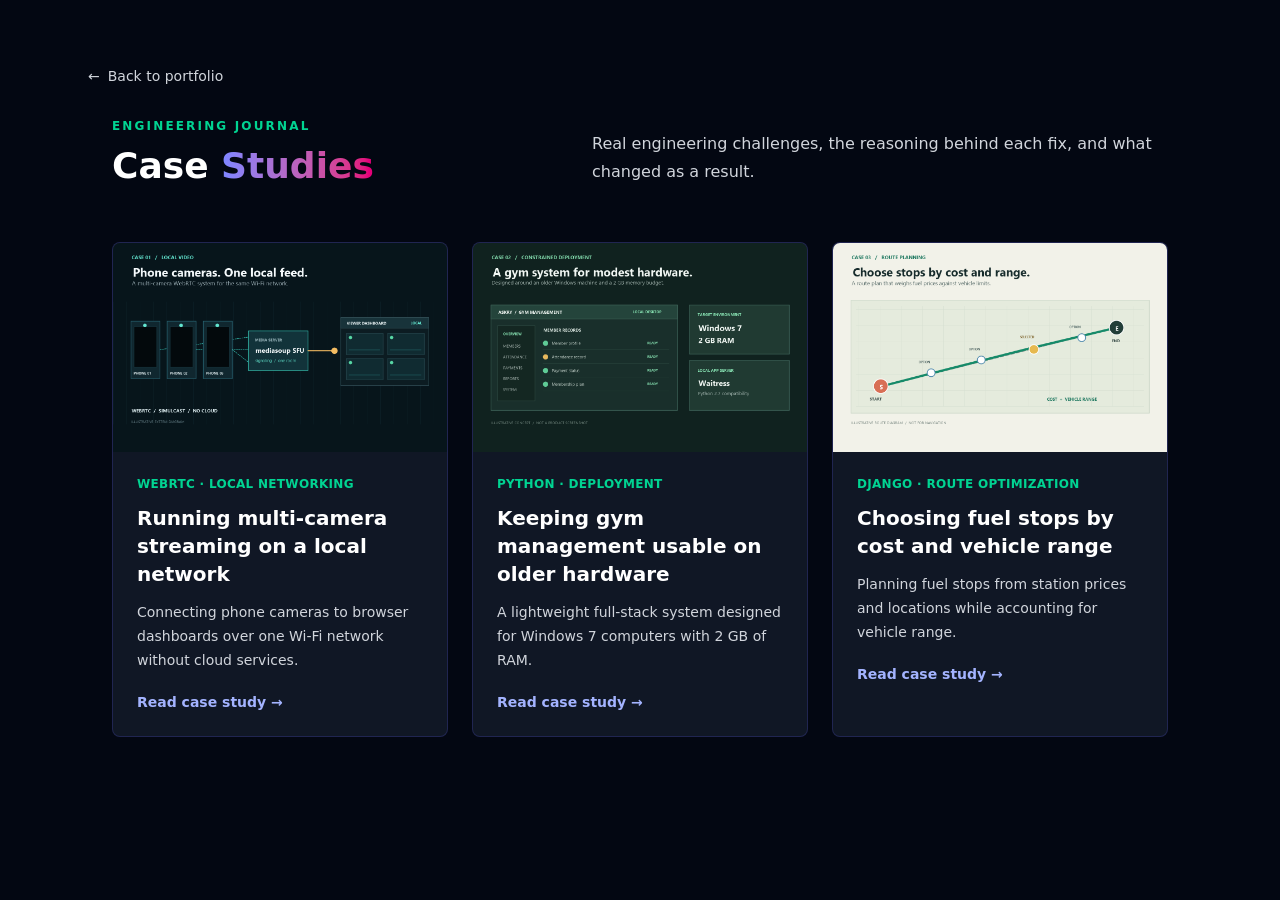
==== case-studies/index.html @ ff082394 "feat(sections): add a new section [case studies]" ====
<!DOCTYPE html>
<html lang="en">

<head>
    <meta charset="UTF-8">
    <meta name="viewport" content="width=device-width, initial-scale=1.0">
    <meta name="description" content="Browse all engineering case studies by Ahmad Allawy.">
    <link href="../output.css" rel="stylesheet">
    <title>All Case Studies | Ahmad Allawy</title>
</head>

<body class="case-studies-page min-h-screen bg-gray-950 text-white antialiased">
    <main class="mx-auto max-w-6xl px-6 py-10 md:py-16">
        <a href="../index.html#case-studies" class="mb-8 inline-flex items-center gap-2 text-sm font-medium text-gray-300 transition hover:text-white focus-visible:outline focus-visible:outline-2 focus-visible:outline-offset-4 focus-visible:outline-indigo-400">
            <span aria-hidden="true">&larr;</span> Back to portfolio
        </a>
        <div id="all-case-studies"></div>
    </main>

    <script>
        fetch('../sections/case-studies.html')
            .then(response => response.text())
            .then(markup => document.getElementById('all-case-studies').innerHTML = markup);
    </script>
</body>

</html>
---- output.css ----
/*! tailwindcss v4.1.11 | MIT License | https://tailwindcss.com */
@layer properties;
@layer theme, base, components, utilities;
@layer theme {
  :root, :host {
    --font-sans: ui-sans-serif, system-ui, sans-serif, "Apple Color Emoji",
      "Segoe UI Emoji", "Segoe UI Symbol", "Noto Color Emoji";
    --font-mono: ui-monospace, SFMono-Regular, Menlo, Monaco, Consolas, "Liberation Mono",
      "Courier New", monospace;
    --color-green-500: oklch(72.3% 0.219 149.579);
    --color-emerald-400: oklch(76.5% 0.177 163.223);
    --color-emerald-500: oklch(69.6% 0.17 162.48);
    --color-indigo-300: oklch(78.5% 0.115 274.713);
    --color-indigo-400: oklch(67.3% 0.182 276.935);
    --color-indigo-500: oklch(58.5% 0.233 277.117);
    --color-pink-400: oklch(71.8% 0.202 349.761);
    --color-pink-600: oklch(59.2% 0.249 0.584);
    --color-gray-300: oklch(87.2% 0.01 258.338);
    --color-gray-400: oklch(70.7% 0.022 261.325);
    --color-gray-800: oklch(27.8% 0.033 256.848);
    --color-gray-900: oklch(21% 0.034 264.665);
    --color-gray-950: oklch(13% 0.028 261.692);
    --color-white: #fff;
    --spacing: 0.25rem;
    --container-xl: 36rem;
    --container-2xl: 42rem;
    --container-3xl: 48rem;
    --container-4xl: 56rem;
    --container-6xl: 72rem;
    --text-xs: 0.75rem;
    --text-xs--line-height: calc(1 / 0.75);
    --text-sm: 0.875rem;
    --text-sm--line-height: calc(1.25 / 0.875);
    --text-base: 1rem;
    --text-base--line-height: calc(1.5 / 1);
    --text-lg: 1.125rem;
    --text-lg--line-height: calc(1.75 / 1.125);
    --text-xl: 1.25rem;
    --text-xl--line-height: calc(1.75 / 1.25);
    --text-2xl: 1.5rem;
    --text-2xl--line-height: calc(2 / 1.5);
    --text-4xl: 2.25rem;
    --text-4xl--line-height: calc(2.5 / 2.25);
    --text-5xl: 3rem;
    --text-5xl--line-height: 1;
    --text-6xl: 3.75rem;
    --text-6xl--line-height: 1;
    --font-weight-medium: 500;
    --font-weight-semibold: 600;
    --font-weight-bold: 700;
    --font-weight-extrabold: 800;
    --tracking-wide: 0.025em;
    --leading-tight: 1.25;
    --radius-lg: 0.5rem;
    --radius-xl: 0.75rem;
    --ease-out: cubic-bezier(0, 0, 0.2, 1);
    --ease-in-out: cubic-bezier(0.4, 0, 0.2, 1);
    --animate-pulse: pulse 2s cubic-bezier(0.4, 0, 0.6, 1) infinite;
    --blur-lg: 16px;
    --blur-3xl: 64px;
    --default-transition-duration: 150ms;
    --default-transition-timing-function: cubic-bezier(0.4, 0, 0.2, 1);
    --default-font-family: var(--font-sans);
    --default-mono-font-family: var(--font-mono);
  }
}
@layer base {
  *, ::after, ::before, ::backdrop, ::file-selector-button {
    box-sizing: border-box;
    margin: 0;
    padding: 0;
    border: 0 solid;
  }
  html, :host {
    line-height: 1.5;
    -webkit-text-size-adjust: 100%;
    tab-size: 4;
    font-family: var(--default-font-family, ui-sans-serif, system-ui, sans-serif, "Apple Color Emoji", "Segoe UI Emoji", "Segoe UI Symbol", "Noto Color Emoji");
    font-feature-settings: var(--default-font-feature-settings, normal);
    font-variation-settings: var(--default-font-variation-settings, normal);
    -webkit-tap-highlight-color: transparent;
  }
  hr {
    height: 0;
    color: inherit;
    border-top-width: 1px;
  }
  abbr:where([title]) {
    -webkit-text-decoration: underline dotted;
    text-decoration: underline dotted;
  }
  h1, h2, h3, h4, h5, h6 {
    font-size: inherit;
    font-weight: inherit;
  }
  a {
    color: inherit;
    -webkit-text-decoration: inherit;
    text-decoration: inherit;
  }
  b, strong {
    font-weight: bolder;
  }
  code, kbd, samp, pre {
    font-family: var(--default-mono-font-family, ui-monospace, SFMono-Regular, Menlo, Monaco, Consolas, "Liberation Mono", "Courier New", monospace);
    font-feature-settings: var(--default-mono-font-feature-settings, normal);
    font-variation-settings: var(--default-mono-font-variation-settings, normal);
    font-size: 1em;
  }
  small {
    font-size: 80%;
  }
  sub, sup {
    font-size: 75%;
    line-height: 0;
    position: relative;
    vertical-align: baseline;
  }
  sub {
    bottom: -0.25em;
  }
  sup {
    top: -0.5em;
  }
  table {
    text-indent: 0;
    border-color: inherit;
    border-collapse: collapse;
  }
  :-moz-focusring {
    outline: auto;
  }
  progress {
    vertical-align: baseline;
  }
  summary {
    display: list-item;
  }
  ol, ul, menu {
    list-style: none;
  }
  img, svg, video, canvas, audio, iframe, embed, object {
    display: block;
    vertical-align: middle;
  }
  img, video {
    max-width: 100%;
    height: auto;
  }
  button, input, select, optgroup, textarea, ::file-selector-button {
    font: inherit;
    font-feature-settings: inherit;
    font-variation-settings: inherit;
    letter-spacing: inherit;
    color: inherit;
    border-radius: 0;
    background-color: transparent;
    opacity: 1;
  }
  :where(select:is([multiple], [size])) optgroup {
    font-weight: bolder;
  }
  :where(select:is([multiple], [size])) optgroup option {
    padding-inline-start: 20px;
  }
  ::file-selector-button {
    margin-inline-end: 4px;
  }
  ::placeholder {
    opacity: 1;
  }
  @supports (not (-webkit-appearance: -apple-pay-button))  or (contain-intrinsic-size: 1px) {
    ::placeholder {
      color: currentcolor;
      @supports (color: color-mix(in lab, red, red)) {
        color: color-mix(in oklab, currentcolor 50%, transparent);
      }
    }
  }
  textarea {
    resize: vertical;
  }
  ::-webkit-search-decoration {
    -webkit-appearance: none;
  }
  ::-webkit-date-and-time-value {
    min-height: 1lh;
    text-align: inherit;
  }
  ::-webkit-datetime-edit {
    display: inline-flex;
  }
  ::-webkit-datetime-edit-fields-wrapper {
    padding: 0;
  }
  ::-webkit-datetime-edit, ::-webkit-datetime-edit-year-field, ::-webkit-datetime-edit-month-field, ::-webkit-datetime-edit-day-field, ::-webkit-datetime-edit-hour-field, ::-webkit-datetime-edit-minute-field, ::-webkit-datetime-edit-second-field, ::-webkit-datetime-edit-millisecond-field, ::-webkit-datetime-edit-meridiem-field {
    padding-block: 0;
  }
  :-moz-ui-invalid {
    box-shadow: none;
  }
  button, input:where([type="button"], [type="reset"], [type="submit"]), ::file-selector-button {
    appearance: button;
  }
  ::-webkit-inner-spin-button, ::-webkit-outer-spin-button {
    height: auto;
  }
  [hidden]:where(:not([hidden="until-found"])) {
    display: none !important;
  }
}
@layer utilities {
  .absolute {
    position: absolute;
  }
  .fixed {
    position: fixed;
  }
  .relative {
    position: relative;
  }
  .inset-0 {
    inset: calc(var(--spacing) * 0);
  }
  .inset-\[-15px\] {
    inset: -15px;
  }
  .top-0 {
    top: calc(var(--spacing) * 0);
  }
  .right-0 {
    right: calc(var(--spacing) * 0);
  }
  .bottom-\[-5px\] {
    bottom: -5px;
  }
  .bottom-\[-8px\] {
    bottom: -8px;
  }
  .bottom-\[-30px\] {
    bottom: -30px;
  }
  .left-0 {
    left: calc(var(--spacing) * 0);
  }
  .left-1\/2 {
    left: calc(1/2 * 100%);
  }
  .left-4 {
    left: calc(var(--spacing) * 4);
  }
  .z-0 {
    z-index: 0;
  }
  .z-10 {
    z-index: 10;
  }
  .z-50 {
    z-index: 50;
  }
  .z-\[-1\] {
    z-index: -1;
  }
  .container {
    width: 100%;
    @media (width >= 40rem) {
      max-width: 40rem;
    }
    @media (width >= 48rem) {
      max-width: 48rem;
    }
    @media (width >= 64rem) {
      max-width: 64rem;
    }
    @media (width >= 80rem) {
      max-width: 80rem;
    }
    @media (width >= 96rem) {
      max-width: 96rem;
    }
  }
  .mx-auto {
    margin-inline: auto;
  }
  .mt-2 {
    margin-top: calc(var(--spacing) * 2);
  }
  .mt-3 {
    margin-top: calc(var(--spacing) * 3);
  }
  .mt-4 {
    margin-top: calc(var(--spacing) * 4);
  }
  .mt-5 {
    margin-top: calc(var(--spacing) * 5);
  }
  .mt-6 {
    margin-top: calc(var(--spacing) * 6);
  }
  .mt-8 {
    margin-top: calc(var(--spacing) * 8);
  }
  .mt-10 {
    margin-top: calc(var(--spacing) * 10);
  }
  .mt-12 {
    margin-top: calc(var(--spacing) * 12);
  }
  .mr-2 {
    margin-right: calc(var(--spacing) * 2);
  }
  .mb-2 {
    margin-bottom: calc(var(--spacing) * 2);
  }
  .mb-3 {
    margin-bottom: calc(var(--spacing) * 3);
  }
  .mb-4 {
    margin-bottom: calc(var(--spacing) * 4);
  }
  .mb-6 {
    margin-bottom: calc(var(--spacing) * 6);
  }
  .mb-8 {
    margin-bottom: calc(var(--spacing) * 8);
  }
  .mb-10 {
    margin-bottom: calc(var(--spacing) * 10);
  }
  .mb-12 {
    margin-bottom: calc(var(--spacing) * 12);
  }
  .ml-8 {
    margin-left: calc(var(--spacing) * 8);
  }
  .block {
    display: block;
  }
  .flex {
    display: flex;
  }
  .grid {
    display: grid;
  }
  .hidden {
    display: none;
  }
  .inline-block {
    display: inline-block;
  }
  .inline-flex {
    display: inline-flex;
  }
  .aspect-\[16\/10\] {
    aspect-ratio: 16/10;
  }
  .h-0\.5 {
    height: calc(var(--spacing) * 0.5);
  }
  .h-2\.5 {
    height: calc(var(--spacing) * 2.5);
  }
  .h-6 {
    height: calc(var(--spacing) * 6);
  }
  .h-14 {
    height: calc(var(--spacing) * 14);
  }
  .h-16 {
    height: calc(var(--spacing) * 16);
  }
  .h-64 {
    height: calc(var(--spacing) * 64);
  }
  .h-\[calc\(100\%-16rem\)\] {
    height: calc(100% - 16rem);
  }
  .h-auto {
    height: auto;
  }
  .h-full {
    height: 100%;
  }
  .min-h-screen {
    min-height: 100vh;
  }
  .w-0 {
    width: calc(var(--spacing) * 0);
  }
  .w-2\.5 {
    width: calc(var(--spacing) * 2.5);
  }
  .w-3\/4 {
    width: calc(3/4 * 100%);
  }
  .w-6 {
    width: calc(var(--spacing) * 6);
  }
  .w-14 {
    width: calc(var(--spacing) * 14);
  }
  .w-16 {
    width: calc(var(--spacing) * 16);
  }
  .w-64 {
    width: calc(var(--spacing) * 64);
  }
  .w-full {
    width: 100%;
  }
  .max-w-2xl {
    max-width: var(--container-2xl);
  }
  .max-w-3xl {
    max-width: var(--container-3xl);
  }
  .max-w-4xl {
    max-width: var(--container-4xl);
  }
  .max-w-6xl {
    max-width: var(--container-6xl);
  }
  .max-w-xl {
    max-width: var(--container-xl);
  }
  .flex-1 {
    flex: 1;
  }
  .flex-grow {
    flex-grow: 1;
  }
  .-translate-x-1\/2 {
    --tw-translate-x: calc(calc(1/2 * 100%) * -1);
    translate: var(--tw-translate-x) var(--tw-translate-y);
  }
  .-translate-y-2 {
    --tw-translate-y: calc(var(--spacing) * -2);
    translate: var(--tw-translate-x) var(--tw-translate-y);
  }
  .translate-y-2 {
    --tw-translate-y: calc(var(--spacing) * 2);
    translate: var(--tw-translate-x) var(--tw-translate-y);
  }
  .-rotate-45 {
    rotate: calc(45deg * -1);
  }
  .rotate-45 {
    rotate: 45deg;
  }
  .transform {
    transform: var(--tw-rotate-x,) var(--tw-rotate-y,) var(--tw-rotate-z,) var(--tw-skew-x,) var(--tw-skew-y,);
  }
  .animate-pulse {
    animation: var(--animate-pulse);
  }
  .cursor-pointer {
    cursor: pointer;
  }
  .resize {
    resize: both;
  }
  .scroll-mt-24 {
    scroll-margin-top: calc(var(--spacing) * 24);
  }
  .list-disc {
    list-style-type: disc;
  }
  .grid-cols-1 {
    grid-template-columns: repeat(1, minmax(0, 1fr));
  }
  .flex-col {
    flex-direction: column;
  }
  .flex-row {
    flex-direction: row;
  }
  .flex-wrap {
    flex-wrap: wrap;
  }
  .items-center {
    align-items: center;
  }
  .items-start {
    align-items: flex-start;
  }
  .justify-between {
    justify-content: space-between;
  }
  .justify-center {
    justify-content: center;
  }
  .gap-2 {
    gap: calc(var(--spacing) * 2);
  }
  .gap-3 {
    gap: calc(var(--spacing) * 3);
  }
  .gap-4 {
    gap: calc(var(--spacing) * 4);
  }
  .gap-5 {
    gap: calc(var(--spacing) * 5);
  }
  .gap-6 {
    gap: calc(var(--spacing) * 6);
  }
  .gap-8 {
    gap: calc(var(--spacing) * 8);
  }
  .space-y-1 {
    :where(& > :not(:last-child)) {
      --tw-space-y-reverse: 0;
      margin-block-start: calc(calc(var(--spacing) * 1) * var(--tw-space-y-reverse));
      margin-block-end: calc(calc(var(--spacing) * 1) * calc(1 - var(--tw-space-y-reverse)));
    }
  }
  .space-y-2 {
    :where(& > :not(:last-child)) {
      --tw-space-y-reverse: 0;
      margin-block-start: calc(calc(var(--spacing) * 2) * var(--tw-space-y-reverse));
      margin-block-end: calc(calc(var(--spacing) * 2) * calc(1 - var(--tw-space-y-reverse)));
    }
  }
  .space-y-6 {
    :where(& > :not(:last-child)) {
      --tw-space-y-reverse: 0;
      margin-block-start: calc(calc(var(--spacing) * 6) * var(--tw-space-y-reverse));
      margin-block-end: calc(calc(var(--spacing) * 6) * calc(1 - var(--tw-space-y-reverse)));
    }
  }
  .space-y-12 {
    :where(& > :not(:last-child)) {
      --tw-space-y-reverse: 0;
      margin-block-start: calc(calc(var(--spacing) * 12) * var(--tw-space-y-reverse));
      margin-block-end: calc(calc(var(--spacing) * 12) * calc(1 - var(--tw-space-y-reverse)));
    }
  }
  .gap-x-6 {
    column-gap: calc(var(--spacing) * 6);
  }
  .space-x-4 {
    :where(& > :not(:last-child)) {
      --tw-space-x-reverse: 0;
      margin-inline-start: calc(calc(var(--spacing) * 4) * var(--tw-space-x-reverse));
      margin-inline-end: calc(calc(var(--spacing) * 4) * calc(1 - var(--tw-space-x-reverse)));
    }
  }
  .space-x-6 {
    :where(& > :not(:last-child)) {
      --tw-space-x-reverse: 0;
      margin-inline-start: calc(calc(var(--spacing) * 6) * var(--tw-space-x-reverse));
      margin-inline-end: calc(calc(var(--spacing) * 6) * calc(1 - var(--tw-space-x-reverse)));
    }
  }
  .space-x-8 {
    :where(& > :not(:last-child)) {
      --tw-space-x-reverse: 0;
      margin-inline-start: calc(calc(var(--spacing) * 8) * var(--tw-space-x-reverse));
      margin-inline-end: calc(calc(var(--spacing) * 8) * calc(1 - var(--tw-space-x-reverse)));
    }
  }
  .gap-y-2 {
    row-gap: calc(var(--spacing) * 2);
  }
  .overflow-hidden {
    overflow: hidden;
  }
  .overflow-x-hidden {
    overflow-x: hidden;
  }
  .rounded {
    border-radius: 0.25rem;
  }
  .rounded-full {
    border-radius: calc(infinity * 1px);
  }
  .rounded-lg {
    border-radius: var(--radius-lg);
  }
  .rounded-xl {
    border-radius: var(--radius-xl);
  }
  .border {
    border-style: var(--tw-border-style);
    border-width: 1px;
  }
  .border-2 {
    border-style: var(--tw-border-style);
    border-width: 2px;
  }
  .border-4 {
    border-style: var(--tw-border-style);
    border-width: 4px;
  }
  .border-t {
    border-top-style: var(--tw-border-style);
    border-top-width: 1px;
  }
  .border-b {
    border-bottom-style: var(--tw-border-style);
    border-bottom-width: 1px;
  }
  .border-emerald-500\/20 {
    border-color: color-mix(in srgb, oklch(69.6% 0.17 162.48) 20%, transparent);
    @supports (color: color-mix(in lab, red, red)) {
      border-color: color-mix(in oklab, var(--color-emerald-500) 20%, transparent);
    }
  }
  .border-emerald-500\/30 {
    border-color: color-mix(in srgb, oklch(69.6% 0.17 162.48) 30%, transparent);
    @supports (color: color-mix(in lab, red, red)) {
      border-color: color-mix(in oklab, var(--color-emerald-500) 30%, transparent);
    }
  }
  .border-indigo-400\/50 {
    border-color: color-mix(in srgb, oklch(67.3% 0.182 276.935) 50%, transparent);
    @supports (color: color-mix(in lab, red, red)) {
      border-color: color-mix(in oklab, var(--color-indigo-400) 50%, transparent);
    }
  }
  .border-indigo-500 {
    border-color: var(--color-indigo-500);
  }
  .border-indigo-500\/20 {
    border-color: color-mix(in srgb, oklch(58.5% 0.233 277.117) 20%, transparent);
    @supports (color: color-mix(in lab, red, red)) {
      border-color: color-mix(in oklab, var(--color-indigo-500) 20%, transparent);
    }
  }
  .border-indigo-500\/30 {
    border-color: color-mix(in srgb, oklch(58.5% 0.233 277.117) 30%, transparent);
    @supports (color: color-mix(in lab, red, red)) {
      border-color: color-mix(in oklab, var(--color-indigo-500) 30%, transparent);
    }
  }
  .border-indigo-500\/40 {
    border-color: color-mix(in srgb, oklch(58.5% 0.233 277.117) 40%, transparent);
    @supports (color: color-mix(in lab, red, red)) {
      border-color: color-mix(in oklab, var(--color-indigo-500) 40%, transparent);
    }
  }
  .border-white\/10 {
    border-color: color-mix(in srgb, #fff 10%, transparent);
    @supports (color: color-mix(in lab, red, red)) {
      border-color: color-mix(in oklab, var(--color-white) 10%, transparent);
    }
  }
  .bg-emerald-500 {
    background-color: var(--color-emerald-500);
  }
  .bg-emerald-500\/10 {
    background-color: color-mix(in srgb, oklch(69.6% 0.17 162.48) 10%, transparent);
    @supports (color: color-mix(in lab, red, red)) {
      background-color: color-mix(in oklab, var(--color-emerald-500) 10%, transparent);
    }
  }
  .bg-gray-800 {
    background-color: var(--color-gray-800);
  }
  .bg-gray-800\/50 {
    background-color: color-mix(in srgb, oklch(27.8% 0.033 256.848) 50%, transparent);
    @supports (color: color-mix(in lab, red, red)) {
      background-color: color-mix(in oklab, var(--color-gray-800) 50%, transparent);
    }
  }
  .bg-gray-900 {
    background-color: var(--color-gray-900);
  }
  .bg-gray-900\/80 {
    background-color: color-mix(in srgb, oklch(21% 0.034 264.665) 80%, transparent);
    @supports (color: color-mix(in lab, red, red)) {
      background-color: color-mix(in oklab, var(--color-gray-900) 80%, transparent);
    }
  }
  .bg-gray-900\/95 {
    background-color: color-mix(in srgb, oklch(21% 0.034 264.665) 95%, transparent);
    @supports (color: color-mix(in lab, red, red)) {
      background-color: color-mix(in oklab, var(--color-gray-900) 95%, transparent);
    }
  }
  .bg-gray-950 {
    background-color: var(--color-gray-950);
  }
  .bg-indigo-500\/10 {
    background-color: color-mix(in srgb, oklch(58.5% 0.233 277.117) 10%, transparent);
    @supports (color: color-mix(in lab, red, red)) {
      background-color: color-mix(in oklab, var(--color-indigo-500) 10%, transparent);
    }
  }
  .bg-indigo-500\/20 {
    background-color: color-mix(in srgb, oklch(58.5% 0.233 277.117) 20%, transparent);
    @supports (color: color-mix(in lab, red, red)) {
      background-color: color-mix(in oklab, var(--color-indigo-500) 20%, transparent);
    }
  }
  .bg-white {
    background-color: var(--color-white);
  }
  .bg-gradient-to-br {
    --tw-gradient-position: to bottom right in oklab;
    background-image: linear-gradient(var(--tw-gradient-stops));
  }
  .bg-gradient-to-r {
    --tw-gradient-position: to right in oklab;
    background-image: linear-gradient(var(--tw-gradient-stops));
  }
  .bg-gradient-to-t {
    --tw-gradient-position: to top in oklab;
    background-image: linear-gradient(var(--tw-gradient-stops));
  }
  .from-gray-900 {
    --tw-gradient-from: var(--color-gray-900);
    --tw-gradient-stops: var(--tw-gradient-via-stops, var(--tw-gradient-position), var(--tw-gradient-from) var(--tw-gradient-from-position), var(--tw-gradient-to) var(--tw-gradient-to-position));
  }
  .from-indigo-400 {
    --tw-gradient-from: var(--color-indigo-400);
    --tw-gradient-stops: var(--tw-gradient-via-stops, var(--tw-gradient-position), var(--tw-gradient-from) var(--tw-gradient-from-position), var(--tw-gradient-to) var(--tw-gradient-to-position));
  }
  .from-indigo-500 {
    --tw-gradient-from: var(--color-indigo-500);
    --tw-gradient-stops: var(--tw-gradient-via-stops, var(--tw-gradient-position), var(--tw-gradient-from) var(--tw-gradient-from-position), var(--tw-gradient-to) var(--tw-gradient-to-position));
  }
  .from-indigo-500\/20 {
    --tw-gradient-from: color-mix(in srgb, oklch(58.5% 0.233 277.117) 20%, transparent);
    @supports (color: color-mix(in lab, red, red)) {
      --tw-gradient-from: color-mix(in oklab, var(--color-indigo-500) 20%, transparent);
    }
    --tw-gradient-stops: var(--tw-gradient-via-stops, var(--tw-gradient-position), var(--tw-gradient-from) var(--tw-gradient-from-position), var(--tw-gradient-to) var(--tw-gradient-to-position));
  }
  .from-transparent {
    --tw-gradient-from: transparent;
    --tw-gradient-stops: var(--tw-gradient-via-stops, var(--tw-gradient-position), var(--tw-gradient-from) var(--tw-gradient-from-position), var(--tw-gradient-to) var(--tw-gradient-to-position));
  }
  .via-emerald-500\/10 {
    --tw-gradient-via: color-mix(in srgb, oklch(69.6% 0.17 162.48) 10%, transparent);
    @supports (color: color-mix(in lab, red, red)) {
      --tw-gradient-via: color-mix(in oklab, var(--color-emerald-500) 10%, transparent);
    }
    --tw-gradient-via-stops: var(--tw-gradient-position), var(--tw-gradient-from) var(--tw-gradient-from-position), var(--tw-gradient-via) var(--tw-gradient-via-position), var(--tw-gradient-to) var(--tw-gradient-to-position);
    --tw-gradient-stops: var(--tw-gradient-via-stops);
  }
  .to-pink-600 {
    --tw-gradient-to: var(--color-pink-600);
    --tw-gradient-stops: var(--tw-gradient-via-stops, var(--tw-gradient-position), var(--tw-gradient-from) var(--tw-gradient-from-position), var(--tw-gradient-to) var(--tw-gradient-to-position));
  }
  .to-transparent {
    --tw-gradient-to: transparent;
    --tw-gradient-stops: var(--tw-gradient-via-stops, var(--tw-gradient-position), var(--tw-gradient-from) var(--tw-gradient-from-position), var(--tw-gradient-to) var(--tw-gradient-to-position));
  }
  .bg-clip-text {
    background-clip: text;
  }
  .object-cover {
    object-fit: cover;
  }
  .p-4 {
    padding: calc(var(--spacing) * 4);
  }
  .p-6 {
    padding: calc(var(--spacing) * 6);
  }
  .p-8 {
    padding: calc(var(--spacing) * 8);
  }
  .px-2 {
    padding-inline: calc(var(--spacing) * 2);
  }
  .px-3 {
    padding-inline: calc(var(--spacing) * 3);
  }
  .px-4 {
    padding-inline: calc(var(--spacing) * 4);
  }
  .px-5 {
    padding-inline: calc(var(--spacing) * 5);
  }
  .px-6 {
    padding-inline: calc(var(--spacing) * 6);
  }
  .py-1 {
    padding-block: calc(var(--spacing) * 1);
  }
  .py-2 {
    padding-block: calc(var(--spacing) * 2);
  }
  .py-3 {
    padding-block: calc(var(--spacing) * 3);
  }
  .py-4 {
    padding-block: calc(var(--spacing) * 4);
  }
  .py-10 {
    padding-block: calc(var(--spacing) * 10);
  }
  .py-12 {
    padding-block: calc(var(--spacing) * 12);
  }
  .py-20 {
    padding-block: calc(var(--spacing) * 20);
  }
  .pt-8 {
    padding-top: calc(var(--spacing) * 8);
  }
  .pt-20 {
    padding-top: calc(var(--spacing) * 20);
  }
  .pb-2 {
    padding-bottom: calc(var(--spacing) * 2);
  }
  .pb-10 {
    padding-bottom: calc(var(--spacing) * 10);
  }
  .pl-5 {
    padding-left: calc(var(--spacing) * 5);
  }
  .text-center {
    text-align: center;
  }
  .text-left {
    text-align: left;
  }
  .text-2xl {
    font-size: var(--text-2xl);
    line-height: var(--tw-leading, var(--text-2xl--line-height));
  }
  .text-4xl {
    font-size: var(--text-4xl);
    line-height: var(--tw-leading, var(--text-4xl--line-height));
  }
  .text-base {
    font-size: var(--text-base);
    line-height: var(--tw-leading, var(--text-base--line-height));
  }
  .text-lg {
    font-size: var(--text-lg);
    line-height: var(--tw-leading, var(--text-lg--line-height));
  }
  .text-sm {
    font-size: var(--text-sm);
    line-height: var(--tw-leading, var(--text-sm--line-height));
  }
  .text-xl {
    font-size: var(--text-xl);
    line-height: var(--tw-leading, var(--text-xl--line-height));
  }
  .text-xs {
    font-size: var(--text-xs);
    line-height: var(--tw-leading, var(--text-xs--line-height));
  }
  .leading-6 {
    --tw-leading: calc(var(--spacing) * 6);
    line-height: calc(var(--spacing) * 6);
  }
  .leading-7 {
    --tw-leading: calc(var(--spacing) * 7);
    line-height: calc(var(--spacing) * 7);
  }
  .leading-8 {
    --tw-leading: calc(var(--spacing) * 8);
    line-height: calc(var(--spacing) * 8);
  }
  .leading-tight {
    --tw-leading: var(--leading-tight);
    line-height: var(--leading-tight);
  }
  .font-bold {
    --tw-font-weight: var(--font-weight-bold);
    font-weight: var(--font-weight-bold);
  }
  .font-extrabold {
    --tw-font-weight: var(--font-weight-extrabold);
    font-weight: var(--font-weight-extrabold);
  }
  .font-medium {
    --tw-font-weight: var(--font-weight-medium);
    font-weight: var(--font-weight-medium);
  }
  .font-semibold {
    --tw-font-weight: var(--font-weight-semibold);
    font-weight: var(--font-weight-semibold);
  }
  .tracking-\[0\.16em\] {
    --tw-tracking: 0.16em;
    letter-spacing: 0.16em;
  }
  .tracking-\[0\.18em\] {
    --tw-tracking: 0.18em;
    letter-spacing: 0.18em;
  }
  .tracking-wide {
    --tw-tracking: var(--tracking-wide);
    letter-spacing: var(--tracking-wide);
  }
  .text-emerald-400 {
    color: var(--color-emerald-400);
  }
  .text-gray-300 {
    color: var(--color-gray-300);
  }
  .text-gray-400 {
    color: var(--color-gray-400);
  }
  .text-indigo-300 {
    color: var(--color-indigo-300);
  }
  .text-indigo-400 {
    color: var(--color-indigo-400);
  }
  .text-transparent {
    color: transparent;
  }
  .text-white {
    color: var(--color-white);
  }
  .uppercase {
    text-transform: uppercase;
  }
  .antialiased {
    -webkit-font-smoothing: antialiased;
    -moz-osx-font-smoothing: grayscale;
  }
  .opacity-0 {
    opacity: 0%;
  }
  .opacity-40 {
    opacity: 40%;
  }
  .opacity-60 {
    opacity: 60%;
  }
  .opacity-70 {
    opacity: 70%;
  }
  .opacity-80 {
    opacity: 80%;
  }
  .opacity-90 {
    opacity: 90%;
  }
  .blur-3xl {
    --tw-blur: blur(var(--blur-3xl));
    filter: var(--tw-blur,) var(--tw-brightness,) var(--tw-contrast,) var(--tw-grayscale,) var(--tw-hue-rotate,) var(--tw-invert,) var(--tw-saturate,) var(--tw-sepia,) var(--tw-drop-shadow,);
  }
  .grayscale-\[30\%\] {
    --tw-grayscale: grayscale(30%);
    filter: var(--tw-blur,) var(--tw-brightness,) var(--tw-contrast,) var(--tw-grayscale,) var(--tw-hue-rotate,) var(--tw-invert,) var(--tw-saturate,) var(--tw-sepia,) var(--tw-drop-shadow,);
  }
  .filter {
    filter: var(--tw-blur,) var(--tw-brightness,) var(--tw-contrast,) var(--tw-grayscale,) var(--tw-hue-rotate,) var(--tw-invert,) var(--tw-saturate,) var(--tw-sepia,) var(--tw-drop-shadow,);
  }
  .backdrop-blur-lg {
    --tw-backdrop-blur: blur(var(--blur-lg));
    -webkit-backdrop-filter: var(--tw-backdrop-blur,) var(--tw-backdrop-brightness,) var(--tw-backdrop-contrast,) var(--tw-backdrop-grayscale,) var(--tw-backdrop-hue-rotate,) var(--tw-backdrop-invert,) var(--tw-backdrop-opacity,) var(--tw-backdrop-saturate,) var(--tw-backdrop-sepia,);
    backdrop-filter: var(--tw-backdrop-blur,) var(--tw-backdrop-brightness,) var(--tw-backdrop-contrast,) var(--tw-backdrop-grayscale,) var(--tw-backdrop-hue-rotate,) var(--tw-backdrop-invert,) var(--tw-backdrop-opacity,) var(--tw-backdrop-saturate,) var(--tw-backdrop-sepia,);
  }
  .transition {
    transition-property: color, background-color, border-color, outline-color, text-decoration-color, fill, stroke, --tw-gradient-from, --tw-gradient-via, --tw-gradient-to, opacity, box-shadow, transform, translate, scale, rotate, filter, -webkit-backdrop-filter, backdrop-filter, display, visibility, content-visibility, overlay, pointer-events;
    transition-timing-function: var(--tw-ease, var(--default-transition-timing-function));
    transition-duration: var(--tw-duration, var(--default-transition-duration));
  }
  .transition-all {
    transition-property: all;
    transition-timing-function: var(--tw-ease, var(--default-transition-timing-function));
    transition-duration: var(--tw-duration, var(--default-transition-duration));
  }
  .transition-transform {
    transition-property: transform, translate, scale, rotate;
    transition-timing-function: var(--tw-ease, var(--default-transition-timing-function));
    transition-duration: var(--tw-duration, var(--default-transition-duration));
  }
  .duration-300 {
    --tw-duration: 300ms;
    transition-duration: 300ms;
  }
  .duration-500 {
    --tw-duration: 500ms;
    transition-duration: 500ms;
  }
  .ease-in-out {
    --tw-ease: var(--ease-in-out);
    transition-timing-function: var(--ease-in-out);
  }
  .ease-out {
    --tw-ease: var(--ease-out);
    transition-timing-function: var(--ease-out);
  }
  .group-hover\:bottom-\[-20px\] {
    &:is(:where(.group):hover *) {
      @media (hover: hover) {
        bottom: -20px;
      }
    }
  }
  .group-hover\:w-full {
    &:is(:where(.group):hover *) {
      @media (hover: hover) {
        width: 100%;
      }
    }
  }
  .group-hover\:scale-105 {
    &:is(:where(.group):hover *) {
      @media (hover: hover) {
        --tw-scale-x: 105%;
        --tw-scale-y: 105%;
        --tw-scale-z: 105%;
        scale: var(--tw-scale-x) var(--tw-scale-y);
      }
    }
  }
  .group-hover\:rotate-12 {
    &:is(:where(.group):hover *) {
      @media (hover: hover) {
        rotate: 12deg;
      }
    }
  }
  .group-hover\:opacity-100 {
    &:is(:where(.group):hover *) {
      @media (hover: hover) {
        opacity: 100%;
      }
    }
  }
  .hover\:-translate-y-1 {
    &:hover {
      @media (hover: hover) {
        --tw-translate-y: calc(var(--spacing) * -1);
        translate: var(--tw-translate-x) var(--tw-translate-y);
      }
    }
  }
  .hover\:-translate-y-2 {
    &:hover {
      @media (hover: hover) {
        --tw-translate-y: calc(var(--spacing) * -2);
        translate: var(--tw-translate-x) var(--tw-translate-y);
      }
    }
  }
  .hover\:-translate-y-3 {
    &:hover {
      @media (hover: hover) {
        --tw-translate-y: calc(var(--spacing) * -3);
        translate: var(--tw-translate-x) var(--tw-translate-y);
      }
    }
  }
  .hover\:scale-105 {
    &:hover {
      @media (hover: hover) {
        --tw-scale-x: 105%;
        --tw-scale-y: 105%;
        --tw-scale-z: 105%;
        scale: var(--tw-scale-x) var(--tw-scale-y);
      }
    }
  }
  .hover\:border-indigo-400\/40 {
    &:hover {
      @media (hover: hover) {
        border-color: color-mix(in srgb, oklch(67.3% 0.182 276.935) 40%, transparent);
        @supports (color: color-mix(in lab, red, red)) {
          border-color: color-mix(in oklab, var(--color-indigo-400) 40%, transparent);
        }
      }
    }
  }
  .hover\:border-pink-400 {
    &:hover {
      @media (hover: hover) {
        border-color: var(--color-pink-400);
      }
    }
  }
  .hover\:bg-green-500 {
    &:hover {
      @media (hover: hover) {
        background-color: var(--color-green-500);
      }
    }
  }
  .hover\:bg-indigo-500 {
    &:hover {
      @media (hover: hover) {
        background-color: var(--color-indigo-500);
      }
    }
  }
  .hover\:bg-indigo-500\/20 {
    &:hover {
      @media (hover: hover) {
        background-color: color-mix(in srgb, oklch(58.5% 0.233 277.117) 20%, transparent);
        @supports (color: color-mix(in lab, red, red)) {
          background-color: color-mix(in oklab, var(--color-indigo-500) 20%, transparent);
        }
      }
    }
  }
  .hover\:bg-indigo-500\/30 {
    &:hover {
      @media (hover: hover) {
        background-color: color-mix(in srgb, oklch(58.5% 0.233 277.117) 30%, transparent);
        @supports (color: color-mix(in lab, red, red)) {
          background-color: color-mix(in oklab, var(--color-indigo-500) 30%, transparent);
        }
      }
    }
  }
  .hover\:bg-gradient-to-r {
    &:hover {
      @media (hover: hover) {
        --tw-gradient-position: to right in oklab;
        background-image: linear-gradient(var(--tw-gradient-stops));
      }
    }
  }
  .hover\:from-indigo-500 {
    &:hover {
      @media (hover: hover) {
        --tw-gradient-from: var(--color-indigo-500);
        --tw-gradient-stops: var(--tw-gradient-via-stops, var(--tw-gradient-position), var(--tw-gradient-from) var(--tw-gradient-from-position), var(--tw-gradient-to) var(--tw-gradient-to-position));
      }
    }
  }
  .hover\:to-pink-600 {
    &:hover {
      @media (hover: hover) {
        --tw-gradient-to: var(--color-pink-600);
        --tw-gradient-stops: var(--tw-gradient-via-stops, var(--tw-gradient-position), var(--tw-gradient-from) var(--tw-gradient-from-position), var(--tw-gradient-to) var(--tw-gradient-to-position));
      }
    }
  }
  .hover\:text-indigo-400 {
    &:hover {
      @media (hover: hover) {
        color: var(--color-indigo-400);
      }
    }
  }
  .hover\:text-white {
    &:hover {
      @media (hover: hover) {
        color: var(--color-white);
      }
    }
  }
  .hover\:shadow-lg {
    &:hover {
      @media (hover: hover) {
        --tw-shadow: 0 10px 15px -3px var(--tw-shadow-color, rgb(0 0 0 / 0.1)), 0 4px 6px -4px var(--tw-shadow-color, rgb(0 0 0 / 0.1));
        box-shadow: var(--tw-inset-shadow), var(--tw-inset-ring-shadow), var(--tw-ring-offset-shadow), var(--tw-ring-shadow), var(--tw-shadow);
      }
    }
  }
  .hover\:shadow-xl {
    &:hover {
      @media (hover: hover) {
        --tw-shadow: 0 20px 25px -5px var(--tw-shadow-color, rgb(0 0 0 / 0.1)), 0 8px 10px -6px var(--tw-shadow-color, rgb(0 0 0 / 0.1));
        box-shadow: var(--tw-inset-shadow), var(--tw-inset-ring-shadow), var(--tw-ring-offset-shadow), var(--tw-ring-shadow), var(--tw-shadow);
      }
    }
  }
  .hover\:shadow-green-500\/30 {
    &:hover {
      @media (hover: hover) {
        --tw-shadow-color: color-mix(in srgb, oklch(72.3% 0.219 149.579) 30%, transparent);
        @supports (color: color-mix(in lab, red, red)) {
          --tw-shadow-color: color-mix(in oklab, color-mix(in oklab, var(--color-green-500) 30%, transparent) var(--tw-shadow-alpha), transparent);
        }
      }
    }
  }
  .hover\:shadow-indigo-500\/20 {
    &:hover {
      @media (hover: hover) {
        --tw-shadow-color: color-mix(in srgb, oklch(58.5% 0.233 277.117) 20%, transparent);
        @supports (color: color-mix(in lab, red, red)) {
          --tw-shadow-color: color-mix(in oklab, color-mix(in oklab, var(--color-indigo-500) 20%, transparent) var(--tw-shadow-alpha), transparent);
        }
      }
    }
  }
  .hover\:shadow-indigo-500\/30 {
    &:hover {
      @media (hover: hover) {
        --tw-shadow-color: color-mix(in srgb, oklch(58.5% 0.233 277.117) 30%, transparent);
        @supports (color: color-mix(in lab, red, red)) {
          --tw-shadow-color: color-mix(in oklab, color-mix(in oklab, var(--color-indigo-500) 30%, transparent) var(--tw-shadow-alpha), transparent);
        }
      }
    }
  }
  .hover\:grayscale-0 {
    &:hover {
      @media (hover: hover) {
        --tw-grayscale: grayscale(0%);
        filter: var(--tw-blur,) var(--tw-brightness,) var(--tw-contrast,) var(--tw-grayscale,) var(--tw-hue-rotate,) var(--tw-invert,) var(--tw-saturate,) var(--tw-sepia,) var(--tw-drop-shadow,);
      }
    }
  }
  .focus-visible\:outline {
    &:focus-visible {
      outline-style: var(--tw-outline-style);
      outline-width: 1px;
    }
  }
  .focus-visible\:outline-2 {
    &:focus-visible {
      outline-style: var(--tw-outline-style);
      outline-width: 2px;
    }
  }
  .focus-visible\:outline-offset-4 {
    &:focus-visible {
      outline-offset: 4px;
    }
  }
  .focus-visible\:outline-indigo-400 {
    &:focus-visible {
      outline-color: var(--color-indigo-400);
    }
  }
  .md\:mx-0 {
    @media (width >= 48rem) {
      margin-inline: calc(var(--spacing) * 0);
    }
  }
  .md\:mt-16 {
    @media (width >= 48rem) {
      margin-top: calc(var(--spacing) * 16);
    }
  }
  .md\:mb-14 {
    @media (width >= 48rem) {
      margin-bottom: calc(var(--spacing) * 14);
    }
  }
  .md\:flex {
    @media (width >= 48rem) {
      display: flex;
    }
  }
  .md\:hidden {
    @media (width >= 48rem) {
      display: none;
    }
  }
  .md\:h-80 {
    @media (width >= 48rem) {
      height: calc(var(--spacing) * 80);
    }
  }
  .md\:w-80 {
    @media (width >= 48rem) {
      width: calc(var(--spacing) * 80);
    }
  }
  .md\:grid-cols-1 {
    @media (width >= 48rem) {
      grid-template-columns: repeat(1, minmax(0, 1fr));
    }
  }
  .md\:grid-cols-2 {
    @media (width >= 48rem) {
      grid-template-columns: repeat(2, minmax(0, 1fr));
    }
  }
  .md\:flex-row {
    @media (width >= 48rem) {
      flex-direction: row;
    }
  }
  .md\:items-end {
    @media (width >= 48rem) {
      align-items: flex-end;
    }
  }
  .md\:justify-between {
    @media (width >= 48rem) {
      justify-content: space-between;
    }
  }
  .md\:justify-start {
    @media (width >= 48rem) {
      justify-content: flex-start;
    }
  }
  .md\:space-y-14 {
    @media (width >= 48rem) {
      :where(& > :not(:last-child)) {
        --tw-space-y-reverse: 0;
        margin-block-start: calc(calc(var(--spacing) * 14) * var(--tw-space-y-reverse));
        margin-block-end: calc(calc(var(--spacing) * 14) * calc(1 - var(--tw-space-y-reverse)));
      }
    }
  }
  .md\:px-0 {
    @media (width >= 48rem) {
      padding-inline: calc(var(--spacing) * 0);
    }
  }
  .md\:py-12 {
    @media (width >= 48rem) {
      padding-block: calc(var(--spacing) * 12);
    }
  }
  .md\:py-16 {
    @media (width >= 48rem) {
      padding-block: calc(var(--spacing) * 16);
    }
  }
  .md\:pb-12 {
    @media (width >= 48rem) {
      padding-bottom: calc(var(--spacing) * 12);
    }
  }
  .md\:text-left {
    @media (width >= 48rem) {
      text-align: left;
    }
  }
  .md\:text-2xl {
    @media (width >= 48rem) {
      font-size: var(--text-2xl);
      line-height: var(--tw-leading, var(--text-2xl--line-height));
    }
  }
  .md\:text-5xl {
    @media (width >= 48rem) {
      font-size: var(--text-5xl);
      line-height: var(--tw-leading, var(--text-5xl--line-height));
    }
  }
  .md\:text-6xl {
    @media (width >= 48rem) {
      font-size: var(--text-6xl);
      line-height: var(--tw-leading, var(--text-6xl--line-height));
    }
  }
  .lg\:grid-cols-1 {
    @media (width >= 64rem) {
      grid-template-columns: repeat(1, minmax(0, 1fr));
    }
  }
  .lg\:grid-cols-3 {
    @media (width >= 64rem) {
      grid-template-columns: repeat(3, minmax(0, 1fr));
    }
  }
  .xl\:grid-cols-3 {
    @media (width >= 80rem) {
      grid-template-columns: repeat(3, minmax(0, 1fr));
    }
  }
}
@keyframes fadeIn {
  from {
    opacity: 0;
  }
  to {
    opacity: 1;
  }
}
@keyframes slideInUp {
  from {
    opacity: 0;
    transform: translateY(20px);
  }
  to {
    opacity: 1;
    transform: translateY(0);
  }
}
@keyframes slideInRight {
  from {
    opacity: 0;
    transform: translateX(20px);
  }
  to {
    opacity: 1;
    transform: translateX(0);
  }
}
@keyframes pulseBackdrop {
  0% {
    transform: scale(1);
    opacity: 0.6;
  }
  50% {
    transform: scale(1.05);
    opacity: 0.8;
  }
  100% {
    transform: scale(1);
    opacity: 0.6;
  }
}
@keyframes shine {
  0% {
    transform: translateX(-100%);
  }
  100% {
    transform: translateX(100%);
  }
}
.animate-fade-in {
  animation: fadeIn 0.8s ease-out forwards;
}
.animate-slide-in-up {
  animation: slideInUp 0.8s ease-out forwards;
}
.animate-slide-in-right {
  animation: slideInRight 0.8s ease-out forwards;
}
.animate-pulse-backdrop {
  animation: pulseBackdrop 3s infinite alternate;
}
.animate-shine {
  animation: shine 2s infinite linear;
}
.animate-staggered-1 {
  animation-delay: 0.1s;
}
.animate-staggered-2 {
  animation-delay: 0.2s;
}
.animate-staggered-3 {
  animation-delay: 0.3s;
}
.animate-staggered-4 {
  animation-delay: 0.4s;
}
.animate-staggered-5 {
  animation-delay: 0.5s;
}
.animate-staggered-6 {
  animation-delay: 0.6s;
}
.animate-staggered-7 {
  animation-delay: 0.7s;
}
.animate-staggered-8 {
  animation-delay: 0.8s;
}
#case-studies .case-study-card:nth-child(n + 4) {
  display: none;
}
.case-studies-page .case-studies-view-all {
  display: none;
}
@property --tw-translate-x {
  syntax: "*";
  inherits: false;
  initial-value: 0;
}
@property --tw-translate-y {
  syntax: "*";
  inherits: false;
  initial-value: 0;
}
@property --tw-translate-z {
  syntax: "*";
  inherits: false;
  initial-value: 0;
}
@property --tw-rotate-x {
  syntax: "*";
  inherits: false;
}
@property --tw-rotate-y {
  syntax: "*";
  inherits: false;
}
@property --tw-rotate-z {
  syntax: "*";
  inherits: false;
}
@property --tw-skew-x {
  syntax: "*";
  inherits: false;
}
@property --tw-skew-y {
  syntax: "*";
  inherits: false;
}
@property --tw-space-y-reverse {
  syntax: "*";
  inherits: false;
  initial-value: 0;
}
@property --tw-space-x-reverse {
  syntax: "*";
  inherits: false;
  initial-value: 0;
}
@property --tw-border-style {
  syntax: "*";
  inherits: false;
  initial-value: solid;
}
@property --tw-gradient-position {
  syntax: "*";
  inherits: false;
}
@property --tw-gradient-from {
  syntax: "<color>";
  inherits: false;
  initial-value: #0000;
}
@property --tw-gradient-via {
  syntax: "<color>";
  inherits: false;
  initial-value: #0000;
}
@property --tw-gradient-to {
  syntax: "<color>";
  inherits: false;
  initial-value: #0000;
}
@property --tw-gradient-stops {
  syntax: "*";
  inherits: false;
}
@property --tw-gradient-via-stops {
  syntax: "*";
  inherits: false;
}
@property --tw-gradient-from-position {
  syntax: "<length-percentage>";
  inherits: false;
  initial-value: 0%;
}
@property --tw-gradient-via-position {
  syntax: "<length-percentage>";
  inherits: false;
  initial-value: 50%;
}
@property --tw-gradient-to-position {
  syntax: "<length-percentage>";
  inherits: false;
  initial-value: 100%;
}
@property --tw-leading {
  syntax: "*";
  inherits: false;
}
@property --tw-font-weight {
  syntax: "*";
  inherits: false;
}
@property --tw-tracking {
  syntax: "*";
  inherits: false;
}
@property --tw-blur {
  syntax: "*";
  inherits: false;
}
@property --tw-brightness {
  syntax: "*";
  inherits: false;
}
@property --tw-contrast {
  syntax: "*";
  inherits: false;
}
@property --tw-grayscale {
  syntax: "*";
  inherits: false;
}
@property --tw-hue-rotate {
  syntax: "*";
  inherits: false;
}
@property --tw-invert {
  syntax: "*";
  inherits: false;
}
@property --tw-opacity {
  syntax: "*";
  inherits: false;
}
@property --tw-saturate {
  syntax: "*";
  inherits: false;
}
@property --tw-sepia {
  syntax: "*";
  inherits: false;
}
@property --tw-drop-shadow {
  syntax: "*";
  inherits: false;
}
@property --tw-drop-shadow-color {
  syntax: "*";
  inherits: false;
}
@property --tw-drop-shadow-alpha {
  syntax: "<percentage>";
  inherits: false;
  initial-value: 100%;
}
@property --tw-drop-shadow-size {
  syntax: "*";
  inherits: false;
}
@property --tw-backdrop-blur {
  syntax: "*";
  inherits: false;
}
@property --tw-backdrop-brightness {
  syntax: "*";
  inherits: false;
}
@property --tw-backdrop-contrast {
  syntax: "*";
  inherits: false;
}
@property --tw-backdrop-grayscale {
  syntax: "*";
  inherits: false;
}
@property --tw-backdrop-hue-rotate {
  syntax: "*";
  inherits: false;
}
@property --tw-backdrop-invert {
  syntax: "*";
  inherits: false;
}
@property --tw-backdrop-opacity {
  syntax: "*";
  inherits: false;
}
@property --tw-backdrop-saturate {
  syntax: "*";
  inherits: false;
}
@property --tw-backdrop-sepia {
  syntax: "*";
  inherits: false;
}
@property --tw-duration {
  syntax: "*";
  inherits: false;
}
@property --tw-ease {
  syntax: "*";
  inherits: false;
}
@property --tw-scale-x {
  syntax: "*";
  inherits: false;
  initial-value: 1;
}
@property --tw-scale-y {
  syntax: "*";
  inherits: false;
  initial-value: 1;
}
@property --tw-scale-z {
  syntax: "*";
  inherits: false;
  initial-value: 1;
}
@property --tw-shadow {
  syntax: "*";
  inherits: false;
  initial-value: 0 0 #0000;
}
@property --tw-shadow-color {
  syntax: "*";
  inherits: false;
}
@property --tw-shadow-alpha {
  syntax: "<percentage>";
  inherits: false;
  initial-value: 100%;
}
@property --tw-inset-shadow {
  syntax: "*";
  inherits: false;
  initial-value: 0 0 #0000;
}
@property --tw-inset-shadow-color {
  syntax: "*";
  inherits: false;
}
@property --tw-inset-shadow-alpha {
  syntax: "<percentage>";
  inherits: false;
  initial-value: 100%;
}
@property --tw-ring-color {
  syntax: "*";
  inherits: false;
}
@property --tw-ring-shadow {
  syntax: "*";
  inherits: false;
  initial-value: 0 0 #0000;
}
@property --tw-inset-ring-color {
  syntax: "*";
  inherits: false;
}
@property --tw-inset-ring-shadow {
  syntax: "*";
  inherits: false;
  initial-value: 0 0 #0000;
}
@property --tw-ring-inset {
  syntax: "*";
  inherits: false;
}
@property --tw-ring-offset-width {
  syntax: "<length>";
  inherits: false;
  initial-value: 0px;
}
@property --tw-ring-offset-color {
  syntax: "*";
  inherits: false;
  initial-value: #fff;
}
@property --tw-ring-offset-shadow {
  syntax: "*";
  inherits: false;
  initial-value: 0 0 #0000;
}
@property --tw-outline-style {
  syntax: "*";
  inherits: false;
  initial-value: solid;
}
@keyframes pulse {
  50% {
    opacity: 0.5;
  }
}
@layer properties {
  @supports ((-webkit-hyphens: none) and (not (margin-trim: inline))) or ((-moz-orient: inline) and (not (color:rgb(from red r g b)))) {
    *, ::before, ::after, ::backdrop {
      --tw-translate-x: 0;
      --tw-translate-y: 0;
      --tw-translate-z: 0;
      --tw-rotate-x: initial;
      --tw-rotate-y: initial;
      --tw-rotate-z: initial;
      --tw-skew-x: initial;
      --tw-skew-y: initial;
      --tw-space-y-reverse: 0;
      --tw-space-x-reverse: 0;
      --tw-border-style: solid;
      --tw-gradient-position: initial;
      --tw-gradient-from: #0000;
      --tw-gradient-via: #0000;
      --tw-gradient-to: #0000;
      --tw-gradient-stops: initial;
      --tw-gradient-via-stops: initial;
      --tw-gradient-from-position: 0%;
      --tw-gradient-via-position: 50%;
      --tw-gradient-to-position: 100%;
      --tw-leading: initial;
      --tw-font-weight: initial;
      --tw-tracking: initial;
      --tw-blur: initial;
      --tw-brightness: initial;
      --tw-contrast: initial;
      --tw-grayscale: initial;
      --tw-hue-rotate: initial;
      --tw-invert: initial;
      --tw-opacity: initial;
      --tw-saturate: initial;
      --tw-sepia: initial;
      --tw-drop-shadow: initial;
      --tw-drop-shadow-color: initial;
      --tw-drop-shadow-alpha: 100%;
      --tw-drop-shadow-size: initial;
      --tw-backdrop-blur: initial;
      --tw-backdrop-brightness: initial;
      --tw-backdrop-contrast: initial;
      --tw-backdrop-grayscale: initial;
      --tw-backdrop-hue-rotate: initial;
      --tw-backdrop-invert: initial;
      --tw-backdrop-opacity: initial;
      --tw-backdrop-saturate: initial;
      --tw-backdrop-sepia: initial;
      --tw-duration: initial;
      --tw-ease: initial;
      --tw-scale-x: 1;
      --tw-scale-y: 1;
      --tw-scale-z: 1;
      --tw-shadow: 0 0 #0000;
      --tw-shadow-color: initial;
      --tw-shadow-alpha: 100%;
      --tw-inset-shadow: 0 0 #0000;
      --tw-inset-shadow-color: initial;
      --tw-inset-shadow-alpha: 100%;
      --tw-ring-color: initial;
      --tw-ring-shadow: 0 0 #0000;
      --tw-inset-ring-color: initial;
      --tw-inset-ring-shadow: 0 0 #0000;
      --tw-ring-inset: initial;
      --tw-ring-offset-width: 0px;
      --tw-ring-offset-color: #fff;
      --tw-ring-offset-shadow: 0 0 #0000;
      --tw-outline-style: solid;
    }
  }
}
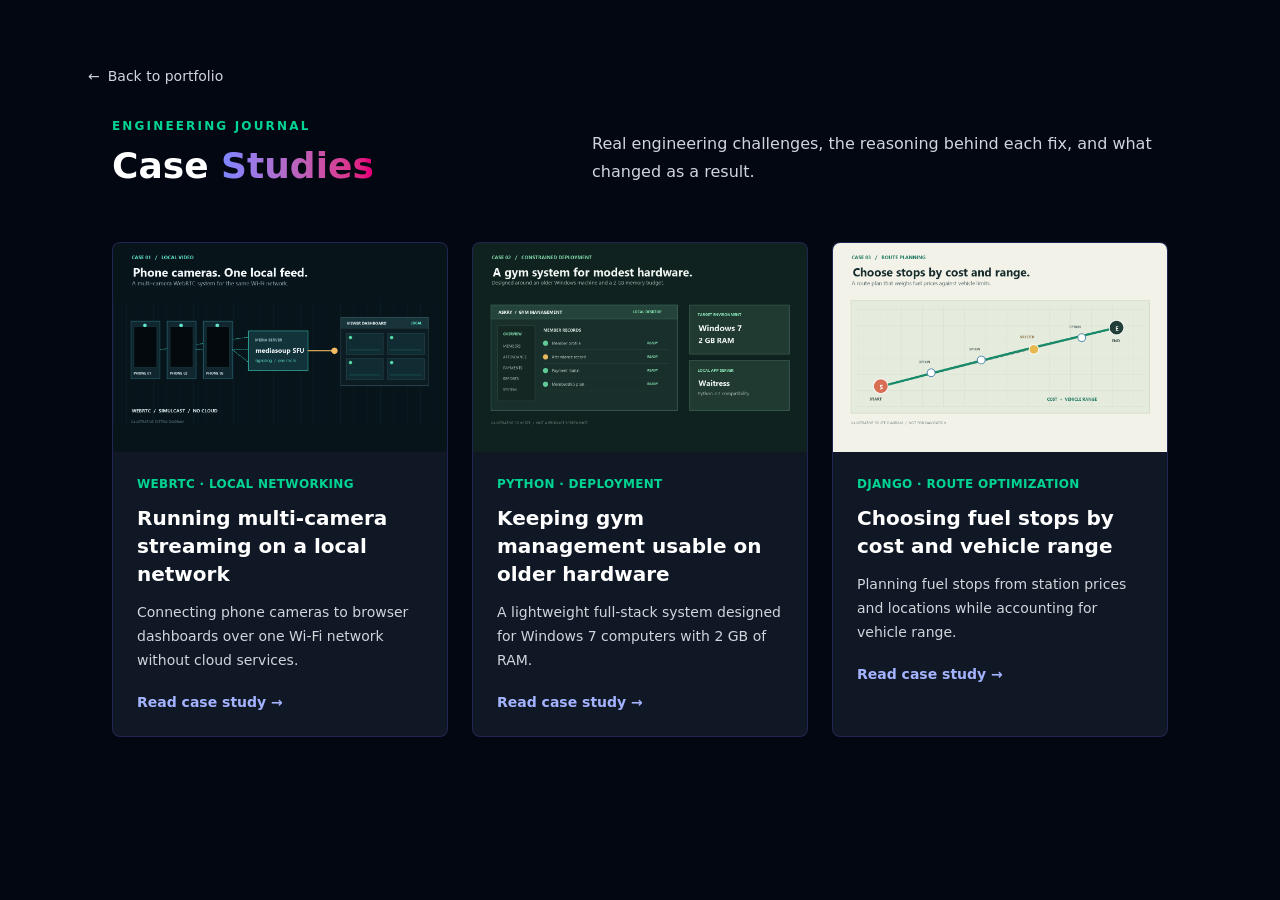
==== commit f5feffdf: "feat(case studies): separate case sties section to an index.html page" ====
--- a/case-studies/index.html
+++ b/case-studies/index.html
@@ -11,7 +11,8 @@
 
 <body class="case-studies-page min-h-screen bg-gray-950 text-white antialiased">
     <main class="mx-auto max-w-6xl px-6 py-10 md:py-16">
-        <a href="../index.html#case-studies" class="mb-8 inline-flex items-center gap-2 text-sm font-medium text-gray-300 transition hover:text-white focus-visible:outline focus-visible:outline-2 focus-visible:outline-offset-4 focus-visible:outline-indigo-400">
+        <a href="../index.html#case-studies"
+            class="mb-8 inline-flex items-center gap-2 text-sm font-medium text-gray-300 transition hover:text-white focus-visible:outline focus-visible:outline-2 focus-visible:outline-offset-4 focus-visible:outline-indigo-400">
             <span aria-hidden="true">&larr;</span> Back to portfolio
         </a>
         <div id="all-case-studies"></div>
